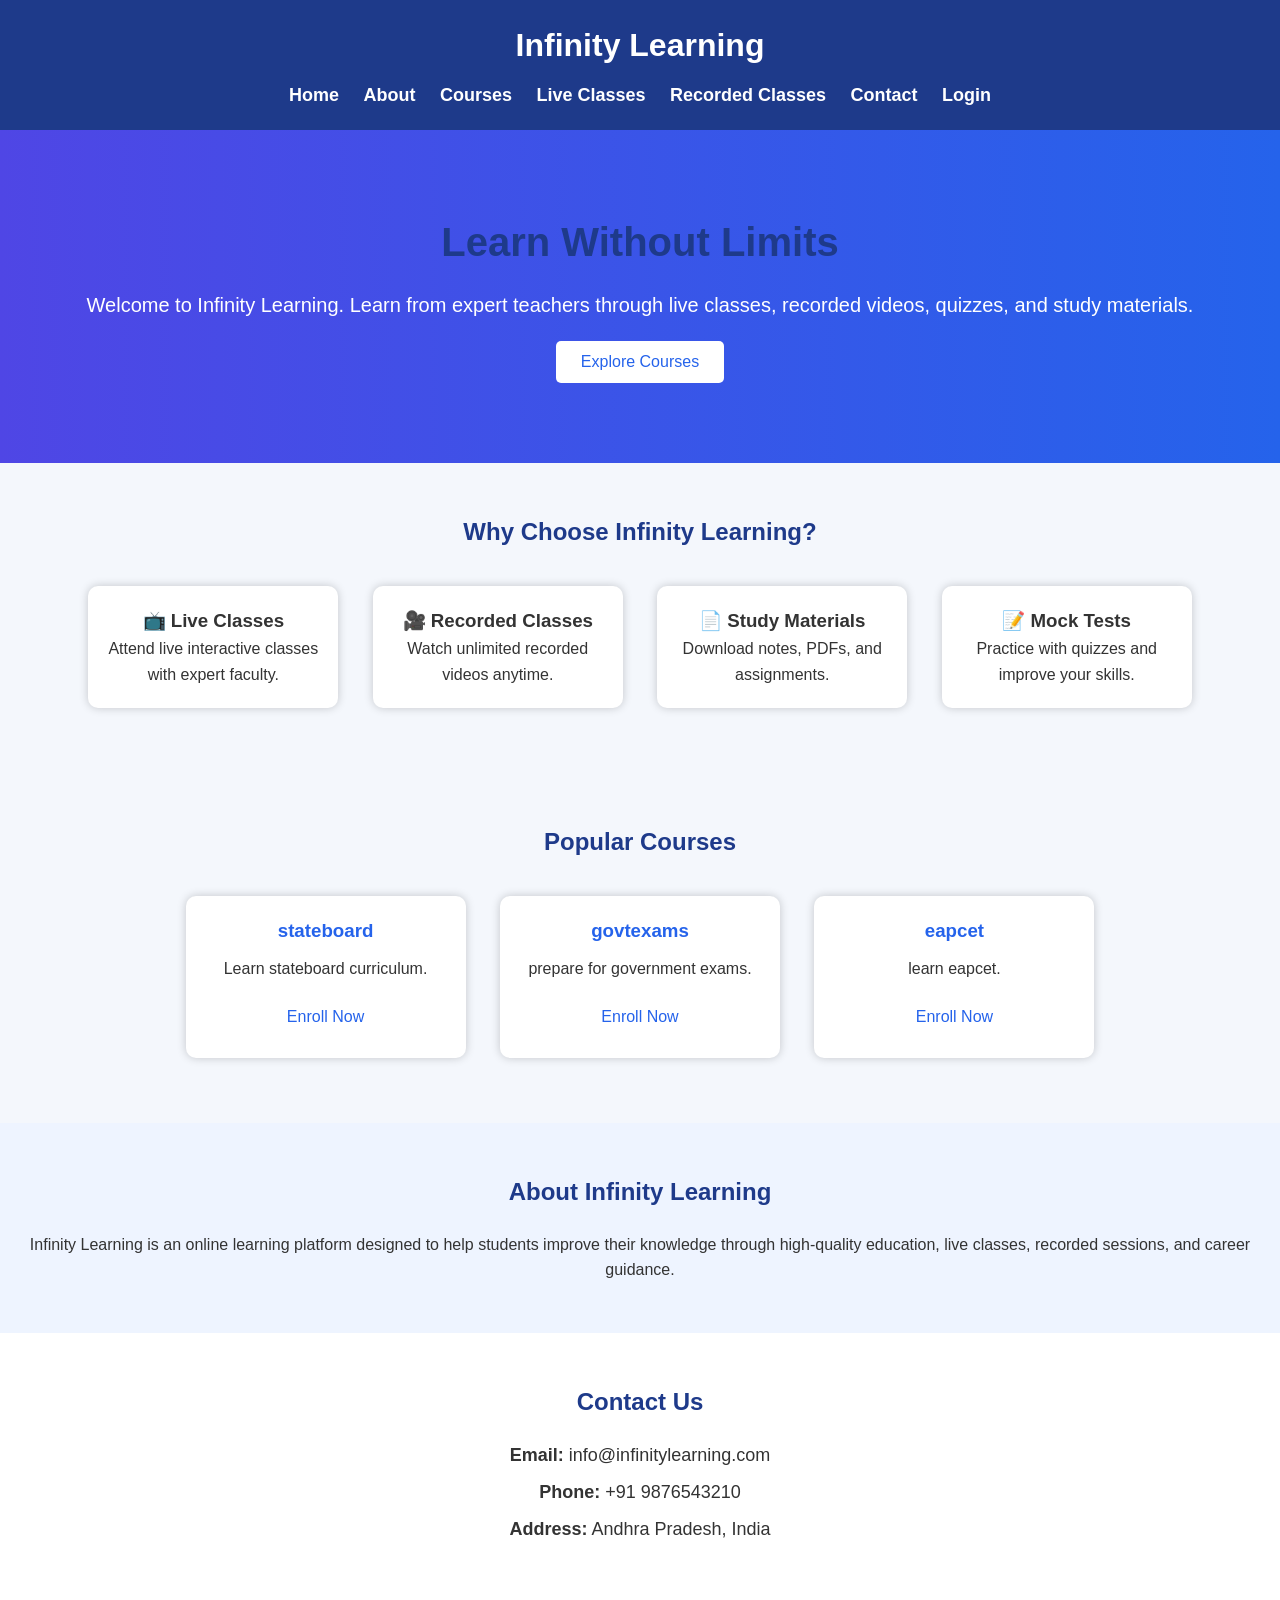
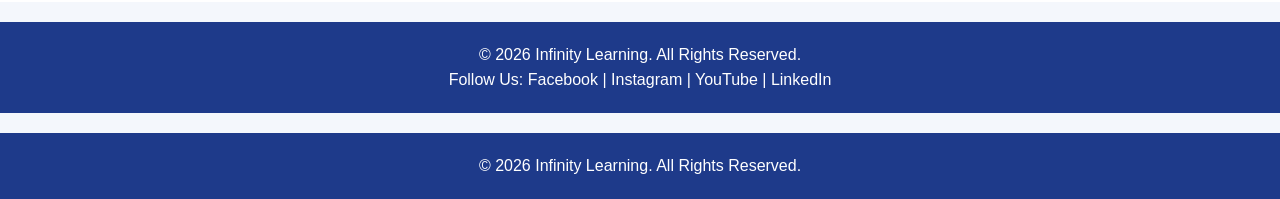
==== index.html @ 1812a69b "Add files via upload" ====
<!DOCTYPE html>
<html lang="en">
<head>
    <meta charset="UTF-8">
    <meta name="viewport" content="width=device-width, initial-scale=1.0">
    <title>Infinity Learning</title>
    <link rel="stylesheet" href="style.css">
</head>
<body>

    <!-- Header -->
    <header>
        <h1>Infinity Learning</h1>

        <nav>
            <a href="index.html">Home</a>
            <a href="about.html">About</a>
            <a href="courses.html">Courses</a>
            <a href="live.html">Live Classes</a>
            <a href="recorded.html">Recorded Classes</a>
            <a href="contact.html">Contact</a>
            <a href="login.html">Login</a>
        </nav>
    </header>

    <!-- Hero Section -->
    <section class="hero">
        <h2>Learn Without Limits</h2>
        <p>
            Welcome to Infinity Learning. Learn from expert teachers through
            live classes, recorded videos, quizzes, and study materials.
        </p>

        <a href="courses.html">
            <button>Explore Courses</button>
        </a>
    </section>

    <!-- Features -->
    <section class="features">

        <h2>Why Choose Infinity Learning?</h2>

        <div class="feature-box">
            <h3>📺 Live Classes</h3>
            <p>Attend live interactive classes with expert faculty.</p>
        </div>

        <div class="feature-box">
            <h3>🎥 Recorded Classes</h3>
            <p>Watch unlimited recorded videos anytime.</p>
        </div>

        <div class="feature-box">
            <h3>📄 Study Materials</h3>
            <p>Download notes, PDFs, and assignments.</p>
        </div>

        <div class="feature-box">
            <h3>📝 Mock Tests</h3>
            <p>Practice with quizzes and improve your skills.</p>
        </div>

    </section>

    <!-- Popular Courses -->
    <section class="courses">

        <h2>Popular Courses</h2>

        <div class="course-card">
            <h3>stateboard</h3>
            <p>Learn stateboard curriculum.</p>
            <button>Enroll Now</button>
        </div>

        <div class="course-card">
            <h3>govtexams</h3>
            <p>prepare for government exams.</p>
            <button>Enroll Now</button>
        </div>

        <div class="course-card">
            <h3>eapcet</h3>
            <p>learn eapcet.</p>
            <button>Enroll Now</button>
        </div>

    </section>

    <!-- About -->
    <section class="about">

        <h2>About Infinity Learning</h2>

        <p>
            Infinity Learning is an online learning platform designed to help
            students improve their knowledge through high-quality education,
            live classes, recorded sessions, and career guidance.
        </p>

    </section>

    <!-- Contact -->
    <section class="contact">

        <h2>Contact Us</h2>

        <p><strong>Email:</strong> info@infinitylearning.com</p>
        <p><strong>Phone:</strong> +91 9876543210</p>
        <p><strong>Address:</strong> Andhra Pradesh, India</p>

    </section>

    <!-- Footer -->
    <footer>

        <p>© 2026 Infinity Learning. All Rights Reserved.</p>

        <p>
            Follow Us:
            Facebook |
            Instagram |
            YouTube |
            LinkedIn
        </p>

    </footer>
    <footer>
    <p>© 2026 Infinity Learning. All Rights Reserved.</p>
</footer>

<script src="script.js"></script>

</body>
</html>
---- style.css ----
/* Reset */
*{
    margin:0;
    padding:0;
    box-sizing:border-box;
}

/* Body */
body{
    font-family:Arial, Helvetica, sans-serif;
    background:#f4f7fc;
    color:#333;
    line-height:1.6;
}

/* Header */
header{
    background:#1e3a8a;
    color:white;
    padding:20px;
    text-align:center;
}

header h1{
    margin-bottom:10px;
}

/* Navigation */
nav{
    margin-top:10px;
}

nav a{
    color:white;
    text-decoration:none;
    margin:10px;
    font-size:18px;
    font-weight:bold;
}

nav a:hover{
    color:#ffd700;
}

/* Hero Section */
.hero{
    background:linear-gradient(to right,#4f46e5,#2563eb);
    color:white;
    text-align:center;
    padding:80px 20px;
}

.hero h2{
    font-size:40px;
    margin-bottom:15px;
}

.hero p{
    font-size:20px;
    margin-bottom:20px;
}

/* Buttons */
button{
    background:white;
    color:#2563eb;
    border:none;
    padding:12px 25px;
    font-size:16px;
    border-radius:5px;
    cursor:pointer;
    transition:0.3s;
}

button:hover{
    background:#ffd700;
    color:black;
}

/* Sections */
section{
    padding:50px 20px;
    text-align:center;
}

section h2{
    margin-bottom:20px;
    color:#1e3a8a;
}

/* Feature Boxes */
.feature-box{
    display:inline-block;
    width:250px;
    background:white;
    margin:15px;
    padding:20px;
    border-radius:10px;
    box-shadow:0 0 10px rgba(0,0,0,0.2);
    transition:0.3s;
}

.feature-box:hover{
    transform:translateY(-8px);
}

/* Course Cards */
.course-card{
    display:inline-block;
    width:280px;
    background:white;
    margin:15px;
    padding:20px;
    border-radius:10px;
    box-shadow:0 0 10px rgba(0,0,0,0.2);
    transition:0.3s;
}

.course-card:hover{
    transform:scale(1.05);
}

.course-card h3{
    color:#2563eb;
    margin-bottom:10px;
}

.course-card p{
    margin-bottom:15px;
}

/* About Section */
.about{
    background:#eef4ff;
}

/* Contact Section */
.contact{
    background:white;
}

.contact p{
    font-size:18px;
    margin:8px;
}

/* Footer */
footer{
    background:#1e3a8a;
    color:white;
    text-align:center;
    padding:20px;
    margin-top:20px;
}

/* Mobile Responsive */
@media(max-width:768px){

    nav a{
        display:block;
        margin:10px 0;
    }

    .feature-box,
    .course-card{
        width:90%;
    }

    .hero h2{
        font-size:30px;
    }

    .hero p{
        font-size:18px;
    }

}
/* Login Form */

.login-box{
    width:350px;
    margin:40px auto;
    background:white;
    padding:30px;
    border-radius:10px;
    box-shadow:0 0 10px gray;
    text-align:center;
}

.login-box input{
    width:90%;
    padding:10px;
    font-size:16px;
    border:1px solid #ccc;
    border-radius:5px;
}

.login-box button{
    width:95%;
}
/* Contact Form */

textarea{
    width:90%;
    padding:10px;
    border-radius:5px;
    border:1px solid #ccc;
    font-size:16px;
    resize:none;
}
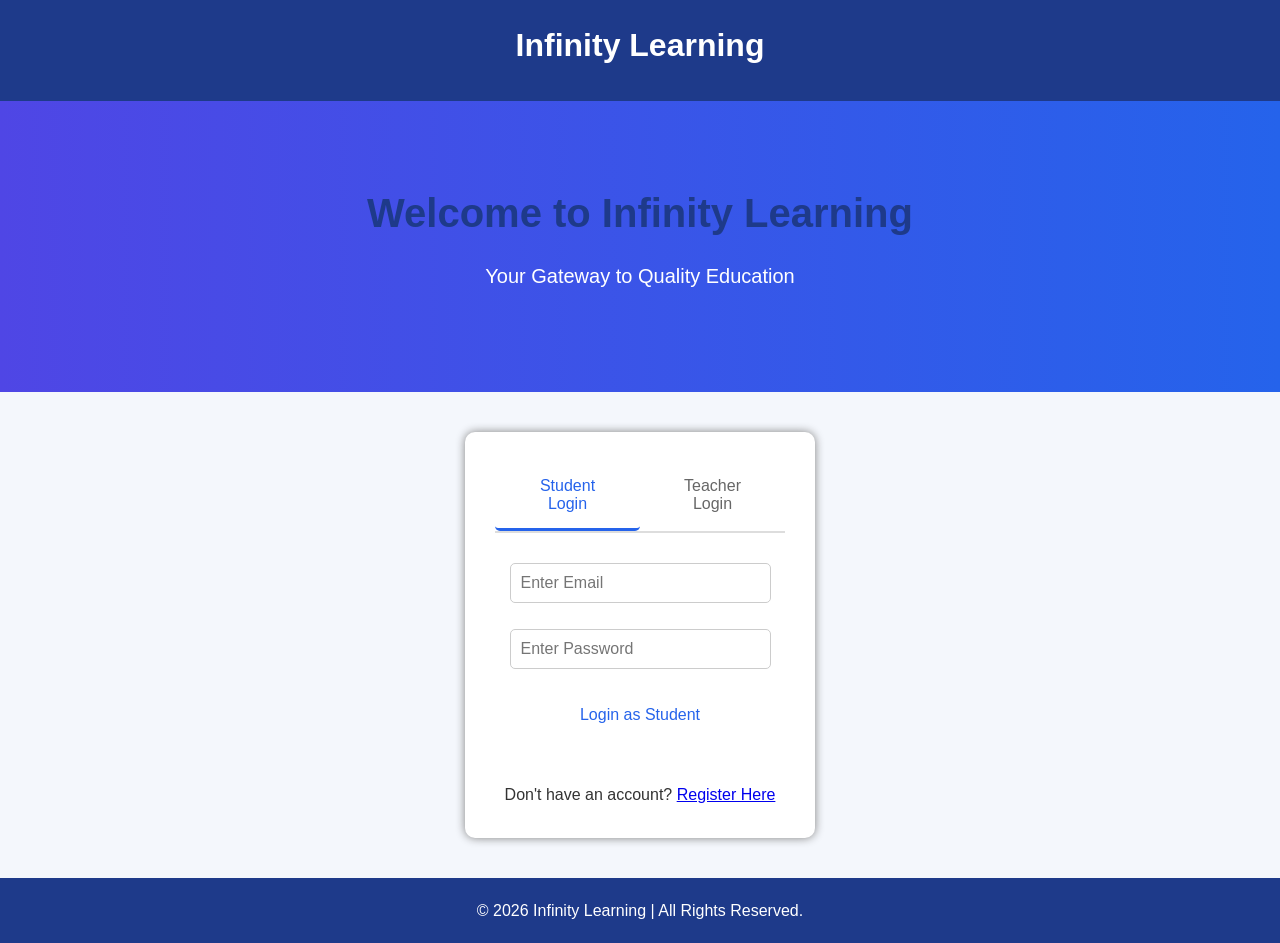
==== commit 61ba56d5: "Add files via upload" ====
--- a/index.html
+++ b/index.html
@@ -3,131 +3,166 @@
 <head>
     <meta charset="UTF-8">
     <meta name="viewport" content="width=device-width, initial-scale=1.0">
-    <title>Infinity Learning</title>
+    <meta http-equiv="Content-Security-Policy" content="default-src 'self'; script-src 'self' 'unsafe-inline'; style-src 'self' 'unsafe-inline'; object-src 'none'; base-uri 'self'; frame-ancestors 'none';">
+    <meta name="referrer" content="same-origin">
+    <title>Login - Infinity Learning</title>
     <link rel="stylesheet" href="style.css">
 </head>
 <body>
 
-    <!-- Header -->
-    <header>
-        <h1>Infinity Learning</h1>
+<header>
+    <h1>Infinity Learning</h1>
+</header>
 
-        <nav>
-            <a href="index.html">Home</a>
-            <a href="about.html">About</a>
-            <a href="courses.html">Courses</a>
-            <a href="live.html">Live Classes</a>
-            <a href="recorded.html">Recorded Classes</a>
-            <a href="contact.html">Contact</a>
-            <a href="login.html">Login</a>
-        </nav>
-    </header>
+<section class="hero">
+    <h2>Welcome to Infinity Learning</h2>
+    <p>Your Gateway to Quality Education</p>
+</section>
 
-    <!-- Hero Section -->
-    <section class="hero">
-        <h2>Learn Without Limits</h2>
-        <p>
-            Welcome to Infinity Learning. Learn from expert teachers through
-            live classes, recorded videos, quizzes, and study materials.
-        </p>
+<section class="login-box">
 
-        <a href="courses.html">
-            <button>Explore Courses</button>
-        </a>
+    <div class="login-tabs">
+        <button type="button" class="tab-button active" data-action="switch-login-type" data-login-type="student">Student Login</button>
+        <button type="button" class="tab-button" data-action="switch-login-type" data-login-type="teacher">Teacher Login</button>
+    </div>
+
+    <form id="studentForm" class="login-form">
+        <input type="email" id="studentEmail" name="studentEmail" placeholder="Enter Email" required autocomplete="email">
+        <br><br>
+        <input type="password" id="studentPassword" name="studentPassword" placeholder="Enter Password" required autocomplete="current-password">
+        <br><br>
+        <button type="submit">Login as Student</button>
+    </form>
+
+    <form id="teacherForm" class="login-form login-hidden">
+        <input type="email" id="teacherEmail" name="teacherEmail" placeholder="Enter Teacher Email" required autocomplete="email">
+        <br><br>
+        <input type="password" id="teacherPassword" name="teacherPassword" placeholder="Enter Password" required autocomplete="current-password">
+        <br><br>
+        <button type="submit">Login as Teacher</button>
+    </form>
+
+    <section id="teacherDashboard" class="teacher-dashboard login-hidden">
+        <h2>Teacher Dashboard</h2>
+        
+        <div class="teacher-features">
+            
+            <div class="feature-card">
+                <h3>� Upload Courses</h3>
+                <p>Create and upload new courses for students</p>
+                <input type="text" id="courseName" name="courseName" placeholder="Course Name" required>
+                <input type="text" id="courseDescription" name="courseDescription" placeholder="Course Description" required>
+                <textarea id="courseDetails" name="courseDetails" placeholder="Detailed Course Information" rows="3"></textarea>
+                <button type="button" data-action="upload-course">Add Course</button>
+            </div>
+
+            <div class="feature-card">
+                <h3>📹 Upload Recorded Classes</h3>
+                <p>Upload recorded class videos for your students</p>
+                <label for="recordedVideo">Select Video:</label>
+                <input type="file" id="recordedVideo" name="recordedVideo" accept="video/*">
+                <input type="text" id="recordedClassTitle" name="recordedClassTitle" placeholder="Class Title" required>
+                <input type="text" id="recordedClassSubject" name="recordedClassSubject" placeholder="Subject" required>
+                <input type="number" id="recordedDuration" name="recordedDuration" placeholder="Duration (minutes)" required>
+                <textarea id="recordedDescription" name="recordedDescription" placeholder="Class Description" rows="2"></textarea>
+                <button type="button" data-action="upload-recorded-class">Upload Class</button>
+            </div>
+
+            <div class="feature-card">
+                <h3>🎥 Schedule Live Classes</h3>
+                <p>Schedule live class sessions with students</p>
+                <input type="text" id="liveClassName" name="liveClassName" placeholder="Class Name" required>
+                <input type="text" id="liveClassSubject" name="liveClassSubject" placeholder="Subject" required>
+                <label for="liveScheduleDate">Date:</label>
+                <input type="date" id="liveScheduleDate" name="liveScheduleDate" required>
+                <label for="liveScheduleTime">Time:</label>
+                <input type="time" id="liveScheduleTime" name="liveScheduleTime" required>
+                <input type="text" id="liveClassTopic" name="liveClassTopic" placeholder="Topic" required>
+                <label for="liveScheduleDuration">Duration:</label>
+                <select id="liveScheduleDuration" name="liveScheduleDuration">
+                    <option>Select Duration</option>
+                    <option>30 minutes</option>
+                    <option>1 hour</option>
+                    <option>1.5 hours</option>
+                    <option>2 hours</option>
+                </select>
+                <button type="button" data-action="schedule-live-class">Schedule Class</button>
+            </div>
+
+            <div class="feature-card">
+                <h3>📝 Create & Manage Quiz</h3>
+                <p>Create quizzes with questions and answers for students</p>
+                <input type="text" id="quizTitle" name="quizTitle" placeholder="Quiz Title" required>
+                <input type="text" id="quizQuestion" name="quizQuestion" placeholder="Enter Question" required>
+                <input type="text" id="quizOption1" name="quizOption1" placeholder="Option 1" required>
+                <input type="text" id="quizOption2" name="quizOption2" placeholder="Option 2" required>
+                <input type="text" id="quizOption3" name="quizOption3" placeholder="Option 3" required>
+                <input type="text" id="quizOption4" name="quizOption4" placeholder="Option 4" required>
+                <label for="correctAnswer">Correct Answer:</label>
+                <select id="correctAnswer" name="correctAnswer">
+                    <option>Select Correct Answer</option>
+                    <option>Option 1</option>
+                    <option>Option 2</option>
+                    <option>Option 3</option>
+                    <option>Option 4</option>
+                </select>
+                <button type="button" data-action="create-quiz">Add Question</button>
+            </div>
+
+        </div>
+
+        <button type="button" class="logout-btn" data-action="teacher-logout">Logout</button>
     </section>
 
-    <!-- Features -->
-    <section class="features">
+    <section id="studentQuizSection" class="student-quiz login-hidden">
+        <h2>Available Quizzes</h2>
+        <div id="quizList" class="quiz-list">
+            <div class="quiz-card">
+                <h3>Sample Quiz</h3>
+                <p>Math - Basic Arithmetic</p>
+                <button type="button" data-action="start-quiz" data-quiz-name="sample">Start Quiz</button>
+            </div>
+        </div>
+        <button type="button" class="logout-btn" data-action="student-logout">Logout</button>
+    </section>
+    <section id="studentDashboard" class="student-dashboard login-hidden">
+        <h2>Student Dashboard</h2>
+        
+        <nav class="dashboard-nav">
+            <button type="button" data-action="go-to-home">Home</button>
+            <button type="button" data-action="go-to-courses">Courses</button>
+            <button type="button" data-action="go-to-live-classes">Live Classes</button>
+            <button type="button" data-action="go-to-recorded-classes">Recorded Classes</button>
+            <button type="button" data-action="go-to-student-profile">My Profile</button>
+            <button type="button" data-action="go-to-quiz">Quiz</button>
+            <button type="button" data-action="student-logout" class="logout-nav">Logout</button>
+        </nav>
 
-        <h2>Why Choose Infinity Learning?</h2>
-
-        <div class="feature-box">
-            <h3>📺 Live Classes</h3>
-            <p>Attend live interactive classes with expert faculty.</p>
+        <div id="dashboardContent" class="dashboard-content">
+            <h3>Welcome to Your Dashboard!</h3>
+            <p>Select from the menu above to navigate through different sections.</p>
         </div>
-
-        <div class="feature-box">
-            <h3>🎥 Recorded Classes</h3>
-            <p>Watch unlimited recorded videos anytime.</p>
-        </div>
-
-        <div class="feature-box">
-            <h3>📄 Study Materials</h3>
-            <p>Download notes, PDFs, and assignments.</p>
-        </div>
-
-        <div class="feature-box">
-            <h3>📝 Mock Tests</h3>
-            <p>Practice with quizzes and improve your skills.</p>
-        </div>
-
     </section>
 
-    <!-- Popular Courses -->
-    <section class="courses">
+    <section id="studentQuizSection" class="student-quiz login-hidden">
+        <h2>Available Quizzes</h2>
+        <div id="quizList" class="quiz-list">
+            <div class="quiz-card">
+                <h3>Sample Quiz</h3>
+                <p>Math - Basic Arithmetic</p>
+                <button type="button" data-action="start-quiz" data-quiz-name="sample">Start Quiz</button>
+            </div>
+        </div>
+        <button type="button" class="dashboard-back-btn" data-action="go-to-student-dashboard">Back to Dashboard</button>
+    </section>
+    <br>
 
-        <h2>Popular Courses</h2>
+    <p class="register-link">Don't have an account? <a href="register.html">Register Here</a></p>
 
-        <div class="course-card">
-            <h3>stateboard</h3>
-            <p>Learn stateboard curriculum.</p>
-            <button>Enroll Now</button>
-        </div>
+</section>
 
-        <div class="course-card">
-            <h3>govtexams</h3>
-            <p>prepare for government exams.</p>
-            <button>Enroll Now</button>
-        </div>
-
-        <div class="course-card">
-            <h3>eapcet</h3>
-            <p>learn eapcet.</p>
-            <button>Enroll Now</button>
-        </div>
-
-    </section>
-
-    <!-- About -->
-    <section class="about">
-
-        <h2>About Infinity Learning</h2>
-
-        <p>
-            Infinity Learning is an online learning platform designed to help
-            students improve their knowledge through high-quality education,
-            live classes, recorded sessions, and career guidance.
-        </p>
-
-    </section>
-
-    <!-- Contact -->
-    <section class="contact">
-
-        <h2>Contact Us</h2>
-
-        <p><strong>Email:</strong> info@infinitylearning.com</p>
-        <p><strong>Phone:</strong> +91 9876543210</p>
-        <p><strong>Address:</strong> Andhra Pradesh, India</p>
-
-    </section>
-
-    <!-- Footer -->
-    <footer>
-
-        <p>© 2026 Infinity Learning. All Rights Reserved.</p>
-
-        <p>
-            Follow Us:
-            Facebook |
-            Instagram |
-            YouTube |
-            LinkedIn
-        </p>
-
-    </footer>
-    <footer>
-    <p>© 2026 Infinity Learning. All Rights Reserved.</p>
+<footer>
+    <p>© 2026 Infinity Learning | All Rights Reserved.</p>
 </footer>
 
 <script src="script.js"></script>
--- a/style.css
+++ b/style.css
@@ -198,6 +198,11 @@
 .login-box button{
     width:95%;
 }
+
+/* Register Link */
+.register-link{
+    margin-top:20px;
+}
 /* Contact Form */
 
 textarea{
@@ -207,4 +212,770 @@
     border:1px solid #ccc;
     font-size:16px;
     resize:none;
+}
+
+/* Login Tabs */
+.login-tabs{
+    display:flex;
+    justify-content:center;
+    margin-bottom:30px;
+    border-bottom:2px solid #ddd;
+}
+
+.tab-button{
+    background:transparent;
+    color:#666;
+    border:none;
+    padding:15px 30px;
+    font-size:16px;
+    cursor:pointer;
+    border-bottom:3px solid transparent;
+    transition:0.3s;
+}
+
+.tab-button.active{
+    color:#2563eb;
+    border-bottom-color:#2563eb;
+}
+
+.tab-button:hover{
+    color:#2563eb;
+}
+
+.login-form{
+    display:block;
+}
+
+.login-hidden{
+    display:none;
+}
+
+/* Teacher Dashboard */
+.teacher-dashboard{
+    width:90%;
+    max-width:1000px;
+    margin:40px auto;
+    background:white;
+    padding:30px;
+    border-radius:10px;
+    box-shadow:0 0 15px rgba(0,0,0,0.2);
+}
+
+.teacher-dashboard h2{
+    text-align:center;
+    color:#1e3a8a;
+    margin-bottom:30px;
+}
+
+.teacher-features{
+    display:grid;
+    grid-template-columns:repeat(auto-fit, minmax(300px, 1fr));
+    gap:20px;
+    margin-bottom:30px;
+}
+
+.feature-card{
+    background:linear-gradient(135deg, #eef4ff 0%, #f0f9ff 100%);
+    padding:25px;
+    border-radius:10px;
+    border-left:5px solid #2563eb;
+    box-shadow:0 4px 8px rgba(0,0,0,0.1);
+    transition:0.3s;
+}
+
+.feature-card:hover{
+    transform:translateY(-5px);
+    box-shadow:0 8px 16px rgba(0,0,0,0.15);
+}
+
+.feature-card h3{
+    color:#1e3a8a;
+    margin-bottom:10px;
+    font-size:18px;
+}
+
+.feature-card p{
+    color:#666;
+    margin-bottom:15px;
+    font-size:14px;
+}
+
+.feature-card label{
+    display:block;
+    text-align:left;
+    font-weight:bold;
+    color:#1e3a8a;
+    margin-top:10px;
+    margin-bottom:5px;
+    font-size:14px;
+}
+
+.feature-card input,
+.feature-card textarea,
+.feature-card select{
+    width:100%;
+    padding:10px;
+    margin:10px 0;
+    border:1px solid #ccc;
+    border-radius:5px;
+    font-size:14px;
+    font-family:Arial, sans-serif;
+}
+
+.feature-card textarea{
+    resize:vertical;
+    min-height:80px;
+}
+
+.feature-card button{
+    width:100%;
+    background:#2563eb;
+    color:white;
+    padding:12px;
+    border:none;
+    border-radius:5px;
+    font-size:16px;
+    cursor:pointer;
+    transition:0.3s;
+    margin-top:10px;
+}
+
+.feature-card button:hover{
+    background:#1d4ed8;
+}
+
+.logout-btn{
+    width:200px;
+    display:block;
+    margin:0 auto;
+    background:#dc2626;
+    color:white;
+    padding:12px;
+    border:none;
+    border-radius:5px;
+    font-size:16px;
+    cursor:pointer;
+    transition:0.3s;
+}
+
+.logout-btn:hover{
+    background:#b91c1c;
+}
+
+/* Quiz Styles */
+.student-quiz{
+    width:90%;
+    max-width:800px;
+    margin:40px auto;
+    background:white;
+    padding:30px;
+    border-radius:10px;
+    box-shadow:0 0 15px rgba(0,0,0,0.2);
+}
+
+.student-quiz h2{
+    text-align:center;
+    color:#1e3a8a;
+    margin-bottom:30px;
+}
+
+.quiz-list{
+    display:grid;
+    grid-template-columns:repeat(auto-fit, minmax(250px, 1fr));
+    gap:20px;
+    margin-bottom:20px;
+}
+
+.quiz-card{
+    background:linear-gradient(135deg, #dbeafe 0%, #eff6ff 100%);
+    padding:20px;
+    border-radius:10px;
+    border-left:5px solid #2563eb;
+    box-shadow:0 4px 8px rgba(0,0,0,0.1);
+    text-align:center;
+    transition:0.3s;
+}
+
+.quiz-card:hover{
+    transform:translateY(-5px);
+    box-shadow:0 8px 16px rgba(0,0,0,0.15);
+}
+
+.quiz-card h3{
+    color:#1e3a8a;
+    margin-bottom:10px;
+}
+
+.quiz-card p{
+    color:#666;
+    margin-bottom:15px;
+}
+
+.quiz-card button{
+    background:#2563eb;
+    color:white;
+    padding:10px 20px;
+    border:none;
+    border-radius:5px;
+    cursor:pointer;
+    transition:0.3s;
+}
+
+.quiz-card button:hover{
+    background:#1d4ed8;
+}
+
+.quiz-container{
+    background:#f8fafc;
+    padding:30px;
+    border-radius:10px;
+    border:2px solid #e2e8f0;
+}
+
+.quiz-container h3{
+    color:#1e3a8a;
+    margin-bottom:10px;
+}
+
+.quiz-container p{
+    color:#666;
+    margin:10px 0;
+}
+
+.quiz-options{
+    background:white;
+    padding:20px;
+    border-radius:8px;
+    margin:20px 0;
+    border:1px solid #e2e8f0;
+}
+
+.quiz-options label{
+    display:block;
+    padding:10px;
+    margin:10px 0;
+    cursor:pointer;
+    border-radius:5px;
+    transition:0.3s;
+}
+
+.quiz-options label:hover{
+    background:#f0f9ff;
+}
+
+.quiz-options input[type="radio"]{
+    margin-right:10px;
+    cursor:pointer;
+}
+
+.quiz-container button{
+    background:#2563eb;
+    color:white;
+    padding:12px 25px;
+    border:none;
+    border-radius:5px;
+    margin-right:10px;
+    cursor:pointer;
+    transition:0.3s;
+}
+
+.quiz-container button:hover{
+    background:#1d4ed8;
+}
+
+/* Student Dashboard */
+.student-dashboard{
+    width:90%;
+    max-width:1000px;
+    margin:40px auto;
+    background:white;
+    padding:30px;
+    border-radius:10px;
+    box-shadow:0 0 15px rgba(0,0,0,0.2);
+}
+
+.student-dashboard h2{
+    text-align:center;
+    color:#1e3a8a;
+    margin-bottom:30px;
+}
+
+.dashboard-nav{
+    display:flex;
+    flex-wrap:wrap;
+    justify-content:center;
+    gap:10px;
+    margin-bottom:30px;
+    padding:20px;
+    background:#f0f9ff;
+    border-radius:8px;
+}
+
+.dashboard-nav button{
+    background:#2563eb;
+    color:white;
+    padding:12px 20px;
+    border:none;
+    border-radius:5px;
+    cursor:pointer;
+    font-size:14px;
+    transition:0.3s;
+}
+
+.dashboard-nav button:hover{
+    background:#1d4ed8;
+}
+
+.dashboard-nav .logout-nav{
+    background:#dc2626;
+}
+
+.dashboard-nav .logout-nav:hover{
+    background:#b91c1c;
+}
+
+.dashboard-content{
+    background:linear-gradient(135deg, #dbeafe 0%, #eff6ff 100%);
+    padding:40px;
+    border-radius:8px;
+    text-align:center;
+    border:2px solid #bfdbfe;
+}
+
+.dashboard-content h3{
+    color:#1e3a8a;
+    margin-bottom:15px;
+}
+
+.dashboard-content p{
+    color:#666;
+    font-size:16px;
+}
+
+.dashboard-back-btn{
+    display:block;
+    margin:20px auto;
+    background:#2563eb;
+    color:white;
+    padding:12px 25px;
+    border:none;
+    border-radius:5px;
+    cursor:pointer;
+    transition:0.3s;
+}
+
+.dashboard-back-btn:hover{
+    background:#1d4ed8;
+}
+
+/* Home Section */
+.home-section{
+    background:white;
+    padding:30px;
+    border-radius:10px;
+    box-shadow:0 0 10px rgba(0,0,0,0.1);
+}
+
+.home-section h3{
+    color:#1e3a8a;
+    margin-bottom:15px;
+}
+
+/* Courses Section */
+.courses-section{
+    background:white;
+    padding:30px;
+    border-radius:10px;
+    box-shadow:0 0 10px rgba(0,0,0,0.1);
+}
+
+.courses-list{
+    display:grid;
+    grid-template-columns:repeat(auto-fit, minmax(250px, 1fr));
+    gap:20px;
+    margin-top:20px;
+}
+
+.course-item{
+    background:linear-gradient(135deg, #dbeafe 0%, #eff6ff 100%);
+    padding:20px;
+    border-radius:8px;
+    border-left:5px solid #2563eb;
+    text-align:center;
+}
+
+.course-item h4{
+    color:#1e3a8a;
+    margin-bottom:10px;
+}
+
+.course-item p{
+    color:#666;
+    margin-bottom:15px;
+}
+
+.course-item button{
+    background:#2563eb;
+    color:white;
+    padding:10px 20px;
+    border:none;
+    border-radius:5px;
+    cursor:pointer;
+    transition:0.3s;
+}
+
+.course-item button:hover{
+    background:#1d4ed8;
+}
+
+/* Live Classes Section */
+.live-classes-section{
+    background:white;
+    padding:30px;
+    border-radius:10px;
+    box-shadow:0 0 10px rgba(0,0,0,0.1);
+}
+
+.live-list{
+    display:grid;
+    gap:15px;
+    margin-top:20px;
+}
+
+.live-item{
+    background:#fff3cd;
+    padding:20px;
+    border-radius:8px;
+    border-left:5px solid #ffc107;
+}
+
+.live-item h4{
+    color:#856404;
+    margin-bottom:10px;
+}
+
+.live-item p{
+    color:#856404;
+    margin:5px 0;
+}
+
+.live-item button{
+    background:#ffc107;
+    color:#000;
+    padding:10px 20px;
+    border:none;
+    border-radius:5px;
+    cursor:pointer;
+    margin-top:10px;
+    transition:0.3s;
+}
+
+.live-item button:hover{
+    background:#ffb300;
+}
+
+/* Recorded Classes Section */
+.recorded-classes-section{
+    background:white;
+    padding:30px;
+    border-radius:10px;
+    box-shadow:0 0 10px rgba(0,0,0,0.1);
+}
+
+.recorded-list{
+    display:grid;
+    grid-template-columns:repeat(auto-fit, minmax(250px, 1fr));
+    gap:20px;
+    margin-top:20px;
+}
+
+.recorded-item{
+    background:linear-gradient(135deg, #d1fae5 0%, #ecfdf5 100%);
+    padding:20px;
+    border-radius:8px;
+    border-left:5px solid #10b981;
+    text-align:center;
+}
+
+.recorded-item h4{
+    color:#065f46;
+    margin-bottom:10px;
+}
+
+.recorded-item p{
+    color:#666;
+    margin-bottom:15px;
+}
+
+.recorded-item button{
+    background:#10b981;
+    color:white;
+    padding:10px 20px;
+    border:none;
+    border-radius:5px;
+    cursor:pointer;
+    transition:0.3s;
+}
+
+.recorded-item button:hover{
+    background:#059669;
+}
+
+/* Contact Section */
+.contact-section{
+    background:white;
+    padding:30px;
+    border-radius:10px;
+    box-shadow:0 0 10px rgba(0,0,0,0.1);
+}
+
+.contact-section h3{
+    color:#1e3a8a;
+    margin-bottom:30px;
+    text-align:center;
+}
+
+.contact-info{
+    display:grid;
+    grid-template-columns:repeat(auto-fit, minmax(250px, 1fr));
+    gap:20px;
+    margin-bottom:30px;
+}
+
+.contact-item{
+    background:linear-gradient(135deg, #e0e7ff 0%, #f0f4ff 100%);
+    padding:20px;
+    border-radius:8px;
+    border-left:5px solid #6366f1;
+    text-align:center;
+}
+
+.contact-item h4{
+    color:#1e3a8a;
+    margin-bottom:10px;
+}
+
+.contact-item p{
+    color:#333;
+    margin:5px 0;
+}
+
+.contact-form-section{
+    background:#f8fafc;
+    padding:20px;
+    border-radius:8px;
+    border:2px solid #e2e8f0;
+}
+
+.contact-form-section h4{
+    color:#1e3a8a;
+    margin-bottom:15px;
+}
+
+.contact-form-section input,
+.contact-form-section textarea{
+    width:100%;
+    padding:12px;
+    margin:10px 0;
+    border:1px solid #ccc;
+    border-radius:5px;
+    font-size:14px;
+    font-family:Arial, sans-serif;
+    box-sizing:border-box;
+}
+
+.contact-form-section textarea{
+    resize:vertical;
+}
+
+.contact-form-section button{
+    background:#2563eb;
+    color:white;
+    padding:12px 25px;
+    border:none;
+    border-radius:5px;
+    cursor:pointer;
+    font-size:16px;
+    transition:0.3s;
+    width:100%;
+}
+
+.contact-form-section button:hover{
+    background:#1d4ed8;
+}
+
+/* Dashboard Cards Grid */
+.dashboard-cards-grid{
+    display:grid;
+    grid-template-columns:repeat(auto-fit, minmax(200px, 1fr));
+    gap:20px;
+    margin-top:30px;
+}
+
+.dashboard-card{
+    background:linear-gradient(135deg, #dbeafe 0%, #eff6ff 100%);
+    padding:25px;
+    border-radius:10px;
+    border-left:5px solid #2563eb;
+    text-align:center;
+    box-shadow:0 2px 8px rgba(0,0,0,0.1);
+    transition:0.3s;
+}
+
+.dashboard-card:hover{
+    transform:translateY(-5px);
+    box-shadow:0 4px 12px rgba(0,0,0,0.15);
+}
+
+.dashboard-card h4{
+    color:#1e3a8a;
+    margin-bottom:10px;
+    font-size:18px;
+}
+
+.dashboard-card p{
+    color:#2563eb;
+    font-weight:bold;
+    margin-bottom:8px;
+}
+
+.dashboard-card small{
+    color:#666;
+    font-size:12px;
+}
+
+/* Profile Section */
+.profile-section{
+    background:white;
+    padding:30px;
+    border-radius:10px;
+    box-shadow:0 0 10px rgba(0,0,0,0.1);
+}
+
+.profile-section h3{
+    color:#1e3a8a;
+    margin-bottom:30px;
+    text-align:center;
+}
+
+.profile-card{
+    background:#f8fafc;
+    padding:30px;
+    border-radius:10px;
+    border:2px solid #e2e8f0;
+}
+
+.profile-header{
+    display:flex;
+    align-items:center;
+    padding:20px;
+    background:linear-gradient(135deg, #dbeafe 0%, #eff6ff 100%);
+    border-radius:8px;
+    margin-bottom:30px;
+}
+
+.profile-avatar{
+    font-size:50px;
+    margin-right:20px;
+    width:80px;
+    height:80px;
+    display:flex;
+    align-items:center;
+    justify-content:center;
+    background:white;
+    border-radius:50%;
+    border:3px solid #2563eb;
+}
+
+.profile-info h4{
+    color:#1e3a8a;
+    margin-bottom:5px;
+}
+
+.profile-info p{
+    color:#666;
+    font-size:14px;
+}
+
+.profile-stats{
+    display:grid;
+    grid-template-columns:repeat(auto-fit, minmax(120px, 1fr));
+    gap:15px;
+    margin-bottom:30px;
+}
+
+.stat-item{
+    background:white;
+    padding:20px;
+    border-radius:8px;
+    text-align:center;
+    border:2px solid #e2e8f0;
+}
+
+.stat-item h5{
+    color:#666;
+    font-size:12px;
+    margin-bottom:10px;
+    text-transform:uppercase;
+}
+
+.stat-number{
+    color:#2563eb;
+    font-size:32px;
+    font-weight:bold;
+    margin:0;
+}
+
+.profile-details{
+    background:white;
+    padding:20px;
+    border-radius:8px;
+    margin-bottom:20px;
+    border-left:5px solid #2563eb;
+}
+
+.profile-details h5{
+    color:#1e3a8a;
+    margin-bottom:15px;
+}
+
+.profile-details p{
+    color:#333;
+    margin:10px 0;
+    font-size:14px;
+}
+
+.profile-action{
+    display:flex;
+    gap:15px;
+    margin-top:20px;
+}
+
+.profile-action button{
+    flex:1;
+    background:#2563eb;
+    color:white;
+    padding:12px 20px;
+    border:none;
+    border-radius:5px;
+    cursor:pointer;
+    font-size:14px;
+    transition:0.3s;
+}
+
+.profile-action button:hover{
+    background:#1d4ed8;
+}
+
+/* Home Section */
+.home-section{
+    background:white;
+    padding:30px;
+    border-radius:10px;
+    box-shadow:0 0 10px rgba(0,0,0,0.1);
+}
+
+.home-section h3{
+    color:#1e3a8a;
+    margin-bottom:10px;
 }
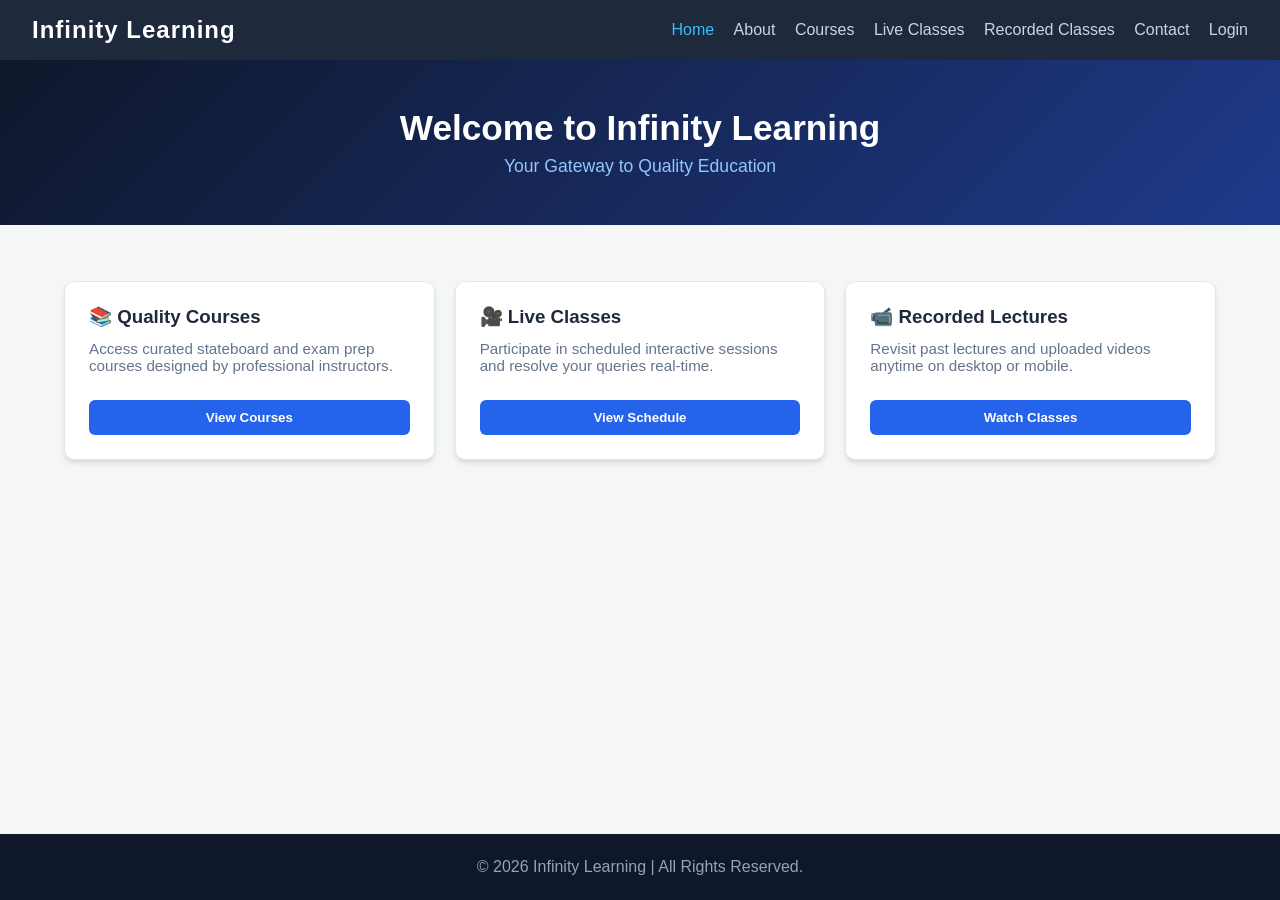
==== commit af3de355: "Add files via upload" ====
--- a/index.html
+++ b/index.html
@@ -3,15 +3,22 @@
 <head>
     <meta charset="UTF-8">
     <meta name="viewport" content="width=device-width, initial-scale=1.0">
-    <meta http-equiv="Content-Security-Policy" content="default-src 'self'; script-src 'self' 'unsafe-inline'; style-src 'self' 'unsafe-inline'; object-src 'none'; base-uri 'self'; frame-ancestors 'none';">
-    <meta name="referrer" content="same-origin">
-    <title>Login - Infinity Learning</title>
+    <title>Infinity Learning - Gateway to Education</title>
     <link rel="stylesheet" href="style.css">
 </head>
 <body>
 
 <header>
     <h1>Infinity Learning</h1>
+    <nav>
+        <a href="index.html" class="active">Home</a>
+        <a href="about.html">About</a>
+        <a href="courses.html">Courses</a>
+        <a href="live.html">Live Classes</a>
+        <a href="recorded.html">Recorded Classes</a>
+        <a href="contact.html">Contact</a>
+        <a href="login.html">Login</a>
+    </nav>
 </header>
 
 <section class="hero">
@@ -19,146 +26,24 @@
     <p>Your Gateway to Quality Education</p>
 </section>
 
-<section class="login-box">
-
-    <div class="login-tabs">
-        <button type="button" class="tab-button active" data-action="switch-login-type" data-login-type="student">Student Login</button>
-        <button type="button" class="tab-button" data-action="switch-login-type" data-login-type="teacher">Teacher Login</button>
+<section class="main-container">
+    <div class="courses-grid">
+        <div class="course-card">
+            <h3>📚 Quality Courses</h3>
+            <p>Access curated stateboard and exam prep courses designed by professional instructors.</p>
+            <a href="courses.html"><button>View Courses</button></a>
+        </div>
+        <div class="course-card">
+            <h3>🎥 Live Classes</h3>
+            <p>Participate in scheduled interactive sessions and resolve your queries real-time.</p>
+            <a href="live.html"><button>View Schedule</button></a>
+        </div>
+        <div class="course-card">
+            <h3>📹 Recorded Lectures</h3>
+            <p>Revisit past lectures and uploaded videos anytime on desktop or mobile.</p>
+            <a href="recorded.html"><button>Watch Classes</button></a>
+        </div>
     </div>
-
-    <form id="studentForm" class="login-form">
-        <input type="email" id="studentEmail" name="studentEmail" placeholder="Enter Email" required autocomplete="email">
-        <br><br>
-        <input type="password" id="studentPassword" name="studentPassword" placeholder="Enter Password" required autocomplete="current-password">
-        <br><br>
-        <button type="submit">Login as Student</button>
-    </form>
-
-    <form id="teacherForm" class="login-form login-hidden">
-        <input type="email" id="teacherEmail" name="teacherEmail" placeholder="Enter Teacher Email" required autocomplete="email">
-        <br><br>
-        <input type="password" id="teacherPassword" name="teacherPassword" placeholder="Enter Password" required autocomplete="current-password">
-        <br><br>
-        <button type="submit">Login as Teacher</button>
-    </form>
-
-    <section id="teacherDashboard" class="teacher-dashboard login-hidden">
-        <h2>Teacher Dashboard</h2>
-        
-        <div class="teacher-features">
-            
-            <div class="feature-card">
-                <h3>� Upload Courses</h3>
-                <p>Create and upload new courses for students</p>
-                <input type="text" id="courseName" name="courseName" placeholder="Course Name" required>
-                <input type="text" id="courseDescription" name="courseDescription" placeholder="Course Description" required>
-                <textarea id="courseDetails" name="courseDetails" placeholder="Detailed Course Information" rows="3"></textarea>
-                <button type="button" data-action="upload-course">Add Course</button>
-            </div>
-
-            <div class="feature-card">
-                <h3>📹 Upload Recorded Classes</h3>
-                <p>Upload recorded class videos for your students</p>
-                <label for="recordedVideo">Select Video:</label>
-                <input type="file" id="recordedVideo" name="recordedVideo" accept="video/*">
-                <input type="text" id="recordedClassTitle" name="recordedClassTitle" placeholder="Class Title" required>
-                <input type="text" id="recordedClassSubject" name="recordedClassSubject" placeholder="Subject" required>
-                <input type="number" id="recordedDuration" name="recordedDuration" placeholder="Duration (minutes)" required>
-                <textarea id="recordedDescription" name="recordedDescription" placeholder="Class Description" rows="2"></textarea>
-                <button type="button" data-action="upload-recorded-class">Upload Class</button>
-            </div>
-
-            <div class="feature-card">
-                <h3>🎥 Schedule Live Classes</h3>
-                <p>Schedule live class sessions with students</p>
-                <input type="text" id="liveClassName" name="liveClassName" placeholder="Class Name" required>
-                <input type="text" id="liveClassSubject" name="liveClassSubject" placeholder="Subject" required>
-                <label for="liveScheduleDate">Date:</label>
-                <input type="date" id="liveScheduleDate" name="liveScheduleDate" required>
-                <label for="liveScheduleTime">Time:</label>
-                <input type="time" id="liveScheduleTime" name="liveScheduleTime" required>
-                <input type="text" id="liveClassTopic" name="liveClassTopic" placeholder="Topic" required>
-                <label for="liveScheduleDuration">Duration:</label>
-                <select id="liveScheduleDuration" name="liveScheduleDuration">
-                    <option>Select Duration</option>
-                    <option>30 minutes</option>
-                    <option>1 hour</option>
-                    <option>1.5 hours</option>
-                    <option>2 hours</option>
-                </select>
-                <button type="button" data-action="schedule-live-class">Schedule Class</button>
-            </div>
-
-            <div class="feature-card">
-                <h3>📝 Create & Manage Quiz</h3>
-                <p>Create quizzes with questions and answers for students</p>
-                <input type="text" id="quizTitle" name="quizTitle" placeholder="Quiz Title" required>
-                <input type="text" id="quizQuestion" name="quizQuestion" placeholder="Enter Question" required>
-                <input type="text" id="quizOption1" name="quizOption1" placeholder="Option 1" required>
-                <input type="text" id="quizOption2" name="quizOption2" placeholder="Option 2" required>
-                <input type="text" id="quizOption3" name="quizOption3" placeholder="Option 3" required>
-                <input type="text" id="quizOption4" name="quizOption4" placeholder="Option 4" required>
-                <label for="correctAnswer">Correct Answer:</label>
-                <select id="correctAnswer" name="correctAnswer">
-                    <option>Select Correct Answer</option>
-                    <option>Option 1</option>
-                    <option>Option 2</option>
-                    <option>Option 3</option>
-                    <option>Option 4</option>
-                </select>
-                <button type="button" data-action="create-quiz">Add Question</button>
-            </div>
-
-        </div>
-
-        <button type="button" class="logout-btn" data-action="teacher-logout">Logout</button>
-    </section>
-
-    <section id="studentQuizSection" class="student-quiz login-hidden">
-        <h2>Available Quizzes</h2>
-        <div id="quizList" class="quiz-list">
-            <div class="quiz-card">
-                <h3>Sample Quiz</h3>
-                <p>Math - Basic Arithmetic</p>
-                <button type="button" data-action="start-quiz" data-quiz-name="sample">Start Quiz</button>
-            </div>
-        </div>
-        <button type="button" class="logout-btn" data-action="student-logout">Logout</button>
-    </section>
-    <section id="studentDashboard" class="student-dashboard login-hidden">
-        <h2>Student Dashboard</h2>
-        
-        <nav class="dashboard-nav">
-            <button type="button" data-action="go-to-home">Home</button>
-            <button type="button" data-action="go-to-courses">Courses</button>
-            <button type="button" data-action="go-to-live-classes">Live Classes</button>
-            <button type="button" data-action="go-to-recorded-classes">Recorded Classes</button>
-            <button type="button" data-action="go-to-student-profile">My Profile</button>
-            <button type="button" data-action="go-to-quiz">Quiz</button>
-            <button type="button" data-action="student-logout" class="logout-nav">Logout</button>
-        </nav>
-
-        <div id="dashboardContent" class="dashboard-content">
-            <h3>Welcome to Your Dashboard!</h3>
-            <p>Select from the menu above to navigate through different sections.</p>
-        </div>
-    </section>
-
-    <section id="studentQuizSection" class="student-quiz login-hidden">
-        <h2>Available Quizzes</h2>
-        <div id="quizList" class="quiz-list">
-            <div class="quiz-card">
-                <h3>Sample Quiz</h3>
-                <p>Math - Basic Arithmetic</p>
-                <button type="button" data-action="start-quiz" data-quiz-name="sample">Start Quiz</button>
-            </div>
-        </div>
-        <button type="button" class="dashboard-back-btn" data-action="go-to-student-dashboard">Back to Dashboard</button>
-    </section>
-    <br>
-
-    <p class="register-link">Don't have an account? <a href="register.html">Register Here</a></p>
-
 </section>
 
 <footer>
@@ -166,6 +51,5 @@
 </footer>
 
 <script src="script.js"></script>
-
 </body>
 </html>
--- a/style.css
+++ b/style.css
@@ -1,981 +1,241 @@
-/* Reset */
-*{
-    margin:0;
-    padding:0;
-    box-sizing:border-box;
-}
-
-/* Body */
-body{
-    font-family:Arial, Helvetica, sans-serif;
-    background:#f4f7fc;
-    color:#333;
-    line-height:1.6;
-}
-
-/* Header */
-header{
-    background:#1e3a8a;
-    color:white;
-    padding:20px;
-    text-align:center;
-}
-
-header h1{
-    margin-bottom:10px;
-}
-
-/* Navigation */
-nav{
-    margin-top:10px;
-}
-
-nav a{
-    color:white;
-    text-decoration:none;
-    margin:10px;
-    font-size:18px;
-    font-weight:bold;
-}
-
-nav a:hover{
-    color:#ffd700;
+/* Core Styling & Reset */
+* {
+    box-sizing: border-box;
+    margin: 0;
+    padding: 0;
+    font-family: 'Segoe UI', Tahoma, Geneva, Verdana, sans-serif;
+}
+
+body {
+    background-color: #f4f7f6;
+    color: #333;
+    display: flex;
+    flex-direction: column;
+    min-height: 100vh;
+}
+
+/* Header & Navigation */
+header {
+    background-color: #1e293b;
+    color: #ffffff;
+    padding: 1rem 2rem;
+    display: flex;
+    justify-content: space-between;
+    align-items: center;
+    flex-wrap: wrap;
+    box-shadow: 0 2px 10px rgba(0, 0, 0, 0.1);
+}
+
+header h1 {
+    font-size: 1.5rem;
+    letter-spacing: 1px;
+}
+
+nav a {
+    color: #cbd5e1;
+    text-decoration: none;
+    margin-left: 15px;
+    font-weight: 500;
+    transition: color 0.3s ease;
+}
+
+nav a:hover, nav a.active {
+    color: #38bdf8;
 }
 
 /* Hero Section */
-.hero{
-    background:linear-gradient(to right,#4f46e5,#2563eb);
-    color:white;
-    text-align:center;
-    padding:80px 20px;
-}
-
-.hero h2{
-    font-size:40px;
-    margin-bottom:15px;
-}
-
-.hero p{
-    font-size:20px;
-    margin-bottom:20px;
-}
-
+.hero {
+    background: linear-gradient(135deg, #0f172a 0%, #1e3a8a 100%);
+    color: white;
+    text-align: center;
+    padding: 3rem 1rem;
+}
+
+.hero h2 {
+    font-size: 2.2rem;
+    margin-bottom: 0.5rem;
+}
+
+.hero p {
+    color: #93c5fd;
+    font-size: 1.1rem;
+}
+
+/* Main Container & Matrix Grid Layouts */
+.main-container, .courses, .about, .teacher-features, .admin-grid {
+    width: 90%;
+    max-width: 1200px;
+    margin: 2rem auto;
+    flex: 1;
+}
+
+.courses-grid, .grid-matrix {
+    display: grid;
+    grid-template-columns: repeat(auto-fit, minmax(280px, 1fr));
+    gap: 20px;
+    margin-top: 1.5rem;
+}
+
+/* Feature Cards & Course Cards */
+.course-card, .feature-card, .quiz-card, .dashboard-card, .admin-card {
+    background: #ffffff;
+    padding: 1.5rem;
+    border-radius: 10px;
+    box-shadow: 0 4px 6px -1px rgba(0, 0, 0, 0.1), 0 2px 4px -1px rgba(0, 0, 0, 0.06);
+    border: 1px solid #e2e8f0;
+    display: flex;
+    flex-direction: column;
+    justify-content: space-between;
+}
+
+.course-card h3, .feature-card h3 ,  .admin-card h3 {
+    color: #1e293b;
+    margin-bottom: 0.75rem;
+}
+
+.course-card p, .feature-card p , .admin-card p {
+    color: #64748b;
+    margin-bottom: 1rem;
+    font-size: 0.95rem;
+}
+/* Data Tables for Admin View */
+.admin-table {
+    width: 100%;
+    border-collapse: collapse;
+    margin-top: 10px;
+    margin-bottom: 20px;
+    font-size: 0.9rem;
+}
+
+.admin-table th, .admin-table td {
+    padding: 10px 12px;
+    border: 1px solid #cbd5e1;
+    text-align: left;
+}
+
+.admin-table th {
+    background-color: #0f172a;
+    color: #ffffff;
+}
+
+.admin-table tr:nth-child(even) {
+    background-color: #f8fafc;
+}
 /* Buttons */
-button{
-    background:white;
-    color:#2563eb;
-    border:none;
-    padding:12px 25px;
-    font-size:16px;
-    border-radius:5px;
-    cursor:pointer;
-    transition:0.3s;
-}
-
-button:hover{
-    background:#ffd700;
-    color:black;
-}
-
-/* Sections */
-section{
-    padding:50px 20px;
-    text-align:center;
-}
-
-section h2{
-    margin-bottom:20px;
-    color:#1e3a8a;
-}
-
-/* Feature Boxes */
-.feature-box{
-    display:inline-block;
-    width:250px;
-    background:white;
-    margin:15px;
-    padding:20px;
-    border-radius:10px;
-    box-shadow:0 0 10px rgba(0,0,0,0.2);
-    transition:0.3s;
-}
-
-.feature-box:hover{
-    transform:translateY(-8px);
-}
-
-/* Course Cards */
-.course-card{
-    display:inline-block;
-    width:280px;
-    background:white;
-    margin:15px;
-    padding:20px;
-    border-radius:10px;
-    box-shadow:0 0 10px rgba(0,0,0,0.2);
-    transition:0.3s;
-}
-
-.course-card:hover{
-    transform:scale(1.05);
-}
-
-.course-card h3{
-    color:#2563eb;
-    margin-bottom:10px;
-}
-
-.course-card p{
-    margin-bottom:15px;
-}
-
-/* About Section */
-.about{
-    background:#eef4ff;
-}
-
-/* Contact Section */
-.contact{
-    background:white;
-}
-
-.contact p{
-    font-size:18px;
-    margin:8px;
+button, .btn {
+    background-color: #2563eb;
+    color: white;
+    border: none;
+    padding: 10px 16px;
+    border-radius: 6px;
+    cursor: pointer;
+    font-weight: 600;
+    transition: background 0.2s ease-in-out;
+    width: 100%;
+    margin-top: 10px;
+}
+
+button:hover {
+    background-color: #1d4ed8;
+}
+
+.logout-btn, .logout-nav {
+    background-color: #ef4444;
+}
+
+.logout-btn:hover, .logout-nav:hover {
+    background-color: #dc2626;
+}
+
+/* Matrix Form Alignment */
+.login-box, .contact-box {
+    max-width: 900px;
+    margin: 2rem auto;
+    background: white;
+    padding: 2rem;
+    border-radius: 12px;
+    box-shadow: 0 10px 15px -3px rgba(0, 0, 0, 0.1);
+}
+
+.form-matrix-grid {
+    display: grid;
+    grid-template-columns: repeat(auto-fit, minmax(220px, 1fr));
+    gap: 15px;
+    margin-bottom: 1rem;
+}
+
+input[type="text"],
+input[type="email"],
+input[type="password"],
+input[type="number"],
+input[type="date"],
+input[type="time"],
+input[type="file"],
+select,
+textarea {
+    width: 100%;
+    padding: 10px 12px;
+    border: 1px solid #cbd5e1;
+    border-radius: 6px;
+    font-size: 0.95rem;
+    margin-top: 5px;
+}
+
+input:focus, select:focus, textarea:focus {
+    outline: none;
+    border-color: #2563eb;
+    box-shadow: 0 0 0 3px rgba(37, 99, 235, 0.2);
+}
+
+/* Tabs */
+.login-tabs {
+    display: flex;
+    gap: 10px;
+    margin-bottom: 1.5rem;
+}
+
+.tab-button {
+    background: #e2e8f0;
+    color: #475569;
+}
+
+.tab-button.active {
+    background: #2563eb;
+    color: white;
+}
+
+.login-hidden {
+    display: none !important;
+}
+
+/* Video Player */
+video {
+    width: 100%;
+    max-height: 200px;
+    border-radius: 6px;
+    margin-bottom: 10px;
+    background: #000;
+}
+
+/* Dashboard Nav */
+.dashboard-nav {
+    display: flex;
+    gap: 10px;
+    flex-wrap: wrap;
+    margin-bottom: 20px;
+}
+
+.dashboard-nav button {
+    width: auto;
+    flex: 1;
+    min-width: 120px;
 }
 
 /* Footer */
-footer{
-    background:#1e3a8a;
-    color:white;
-    text-align:center;
-    padding:20px;
-    margin-top:20px;
-}
-
-/* Mobile Responsive */
-@media(max-width:768px){
-
-    nav a{
-        display:block;
-        margin:10px 0;
-    }
-
-    .feature-box,
-    .course-card{
-        width:90%;
-    }
-
-    .hero h2{
-        font-size:30px;
-    }
-
-    .hero p{
-        font-size:18px;
-    }
-
-}
-/* Login Form */
-
-.login-box{
-    width:350px;
-    margin:40px auto;
-    background:white;
-    padding:30px;
-    border-radius:10px;
-    box-shadow:0 0 10px gray;
-    text-align:center;
-}
-
-.login-box input{
-    width:90%;
-    padding:10px;
-    font-size:16px;
-    border:1px solid #ccc;
-    border-radius:5px;
-}
-
-.login-box button{
-    width:95%;
-}
-
-/* Register Link */
-.register-link{
-    margin-top:20px;
-}
-/* Contact Form */
-
-textarea{
-    width:90%;
-    padding:10px;
-    border-radius:5px;
-    border:1px solid #ccc;
-    font-size:16px;
-    resize:none;
-}
-
-/* Login Tabs */
-.login-tabs{
-    display:flex;
-    justify-content:center;
-    margin-bottom:30px;
-    border-bottom:2px solid #ddd;
-}
-
-.tab-button{
-    background:transparent;
-    color:#666;
-    border:none;
-    padding:15px 30px;
-    font-size:16px;
-    cursor:pointer;
-    border-bottom:3px solid transparent;
-    transition:0.3s;
-}
-
-.tab-button.active{
-    color:#2563eb;
-    border-bottom-color:#2563eb;
-}
-
-.tab-button:hover{
-    color:#2563eb;
-}
-
-.login-form{
-    display:block;
-}
-
-.login-hidden{
-    display:none;
-}
-
-/* Teacher Dashboard */
-.teacher-dashboard{
-    width:90%;
-    max-width:1000px;
-    margin:40px auto;
-    background:white;
-    padding:30px;
-    border-radius:10px;
-    box-shadow:0 0 15px rgba(0,0,0,0.2);
-}
-
-.teacher-dashboard h2{
-    text-align:center;
-    color:#1e3a8a;
-    margin-bottom:30px;
-}
-
-.teacher-features{
-    display:grid;
-    grid-template-columns:repeat(auto-fit, minmax(300px, 1fr));
-    gap:20px;
-    margin-bottom:30px;
-}
-
-.feature-card{
-    background:linear-gradient(135deg, #eef4ff 0%, #f0f9ff 100%);
-    padding:25px;
-    border-radius:10px;
-    border-left:5px solid #2563eb;
-    box-shadow:0 4px 8px rgba(0,0,0,0.1);
-    transition:0.3s;
-}
-
-.feature-card:hover{
-    transform:translateY(-5px);
-    box-shadow:0 8px 16px rgba(0,0,0,0.15);
-}
-
-.feature-card h3{
-    color:#1e3a8a;
-    margin-bottom:10px;
-    font-size:18px;
-}
-
-.feature-card p{
-    color:#666;
-    margin-bottom:15px;
-    font-size:14px;
-}
-
-.feature-card label{
-    display:block;
-    text-align:left;
-    font-weight:bold;
-    color:#1e3a8a;
-    margin-top:10px;
-    margin-bottom:5px;
-    font-size:14px;
-}
-
-.feature-card input,
-.feature-card textarea,
-.feature-card select{
-    width:100%;
-    padding:10px;
-    margin:10px 0;
-    border:1px solid #ccc;
-    border-radius:5px;
-    font-size:14px;
-    font-family:Arial, sans-serif;
-}
-
-.feature-card textarea{
-    resize:vertical;
-    min-height:80px;
-}
-
-.feature-card button{
-    width:100%;
-    background:#2563eb;
-    color:white;
-    padding:12px;
-    border:none;
-    border-radius:5px;
-    font-size:16px;
-    cursor:pointer;
-    transition:0.3s;
-    margin-top:10px;
-}
-
-.feature-card button:hover{
-    background:#1d4ed8;
-}
-
-.logout-btn{
-    width:200px;
-    display:block;
-    margin:0 auto;
-    background:#dc2626;
-    color:white;
-    padding:12px;
-    border:none;
-    border-radius:5px;
-    font-size:16px;
-    cursor:pointer;
-    transition:0.3s;
-}
-
-.logout-btn:hover{
-    background:#b91c1c;
-}
-
-/* Quiz Styles */
-.student-quiz{
-    width:90%;
-    max-width:800px;
-    margin:40px auto;
-    background:white;
-    padding:30px;
-    border-radius:10px;
-    box-shadow:0 0 15px rgba(0,0,0,0.2);
-}
-
-.student-quiz h2{
-    text-align:center;
-    color:#1e3a8a;
-    margin-bottom:30px;
-}
-
-.quiz-list{
-    display:grid;
-    grid-template-columns:repeat(auto-fit, minmax(250px, 1fr));
-    gap:20px;
-    margin-bottom:20px;
-}
-
-.quiz-card{
-    background:linear-gradient(135deg, #dbeafe 0%, #eff6ff 100%);
-    padding:20px;
-    border-radius:10px;
-    border-left:5px solid #2563eb;
-    box-shadow:0 4px 8px rgba(0,0,0,0.1);
-    text-align:center;
-    transition:0.3s;
-}
-
-.quiz-card:hover{
-    transform:translateY(-5px);
-    box-shadow:0 8px 16px rgba(0,0,0,0.15);
-}
-
-.quiz-card h3{
-    color:#1e3a8a;
-    margin-bottom:10px;
-}
-
-.quiz-card p{
-    color:#666;
-    margin-bottom:15px;
-}
-
-.quiz-card button{
-    background:#2563eb;
-    color:white;
-    padding:10px 20px;
-    border:none;
-    border-radius:5px;
-    cursor:pointer;
-    transition:0.3s;
-}
-
-.quiz-card button:hover{
-    background:#1d4ed8;
-}
-
-.quiz-container{
-    background:#f8fafc;
-    padding:30px;
-    border-radius:10px;
-    border:2px solid #e2e8f0;
-}
-
-.quiz-container h3{
-    color:#1e3a8a;
-    margin-bottom:10px;
-}
-
-.quiz-container p{
-    color:#666;
-    margin:10px 0;
-}
-
-.quiz-options{
-    background:white;
-    padding:20px;
-    border-radius:8px;
-    margin:20px 0;
-    border:1px solid #e2e8f0;
-}
-
-.quiz-options label{
-    display:block;
-    padding:10px;
-    margin:10px 0;
-    cursor:pointer;
-    border-radius:5px;
-    transition:0.3s;
-}
-
-.quiz-options label:hover{
-    background:#f0f9ff;
-}
-
-.quiz-options input[type="radio"]{
-    margin-right:10px;
-    cursor:pointer;
-}
-
-.quiz-container button{
-    background:#2563eb;
-    color:white;
-    padding:12px 25px;
-    border:none;
-    border-radius:5px;
-    margin-right:10px;
-    cursor:pointer;
-    transition:0.3s;
-}
-
-.quiz-container button:hover{
-    background:#1d4ed8;
-}
-
-/* Student Dashboard */
-.student-dashboard{
-    width:90%;
-    max-width:1000px;
-    margin:40px auto;
-    background:white;
-    padding:30px;
-    border-radius:10px;
-    box-shadow:0 0 15px rgba(0,0,0,0.2);
-}
-
-.student-dashboard h2{
-    text-align:center;
-    color:#1e3a8a;
-    margin-bottom:30px;
-}
-
-.dashboard-nav{
-    display:flex;
-    flex-wrap:wrap;
-    justify-content:center;
-    gap:10px;
-    margin-bottom:30px;
-    padding:20px;
-    background:#f0f9ff;
-    border-radius:8px;
-}
-
-.dashboard-nav button{
-    background:#2563eb;
-    color:white;
-    padding:12px 20px;
-    border:none;
-    border-radius:5px;
-    cursor:pointer;
-    font-size:14px;
-    transition:0.3s;
-}
-
-.dashboard-nav button:hover{
-    background:#1d4ed8;
-}
-
-.dashboard-nav .logout-nav{
-    background:#dc2626;
-}
-
-.dashboard-nav .logout-nav:hover{
-    background:#b91c1c;
-}
-
-.dashboard-content{
-    background:linear-gradient(135deg, #dbeafe 0%, #eff6ff 100%);
-    padding:40px;
-    border-radius:8px;
-    text-align:center;
-    border:2px solid #bfdbfe;
-}
-
-.dashboard-content h3{
-    color:#1e3a8a;
-    margin-bottom:15px;
-}
-
-.dashboard-content p{
-    color:#666;
-    font-size:16px;
-}
-
-.dashboard-back-btn{
-    display:block;
-    margin:20px auto;
-    background:#2563eb;
-    color:white;
-    padding:12px 25px;
-    border:none;
-    border-radius:5px;
-    cursor:pointer;
-    transition:0.3s;
-}
-
-.dashboard-back-btn:hover{
-    background:#1d4ed8;
-}
-
-/* Home Section */
-.home-section{
-    background:white;
-    padding:30px;
-    border-radius:10px;
-    box-shadow:0 0 10px rgba(0,0,0,0.1);
-}
-
-.home-section h3{
-    color:#1e3a8a;
-    margin-bottom:15px;
-}
-
-/* Courses Section */
-.courses-section{
-    background:white;
-    padding:30px;
-    border-radius:10px;
-    box-shadow:0 0 10px rgba(0,0,0,0.1);
-}
-
-.courses-list{
-    display:grid;
-    grid-template-columns:repeat(auto-fit, minmax(250px, 1fr));
-    gap:20px;
-    margin-top:20px;
-}
-
-.course-item{
-    background:linear-gradient(135deg, #dbeafe 0%, #eff6ff 100%);
-    padding:20px;
-    border-radius:8px;
-    border-left:5px solid #2563eb;
-    text-align:center;
-}
-
-.course-item h4{
-    color:#1e3a8a;
-    margin-bottom:10px;
-}
-
-.course-item p{
-    color:#666;
-    margin-bottom:15px;
-}
-
-.course-item button{
-    background:#2563eb;
-    color:white;
-    padding:10px 20px;
-    border:none;
-    border-radius:5px;
-    cursor:pointer;
-    transition:0.3s;
-}
-
-.course-item button:hover{
-    background:#1d4ed8;
-}
-
-/* Live Classes Section */
-.live-classes-section{
-    background:white;
-    padding:30px;
-    border-radius:10px;
-    box-shadow:0 0 10px rgba(0,0,0,0.1);
-}
-
-.live-list{
-    display:grid;
-    gap:15px;
-    margin-top:20px;
-}
-
-.live-item{
-    background:#fff3cd;
-    padding:20px;
-    border-radius:8px;
-    border-left:5px solid #ffc107;
-}
-
-.live-item h4{
-    color:#856404;
-    margin-bottom:10px;
-}
-
-.live-item p{
-    color:#856404;
-    margin:5px 0;
-}
-
-.live-item button{
-    background:#ffc107;
-    color:#000;
-    padding:10px 20px;
-    border:none;
-    border-radius:5px;
-    cursor:pointer;
-    margin-top:10px;
-    transition:0.3s;
-}
-
-.live-item button:hover{
-    background:#ffb300;
-}
-
-/* Recorded Classes Section */
-.recorded-classes-section{
-    background:white;
-    padding:30px;
-    border-radius:10px;
-    box-shadow:0 0 10px rgba(0,0,0,0.1);
-}
-
-.recorded-list{
-    display:grid;
-    grid-template-columns:repeat(auto-fit, minmax(250px, 1fr));
-    gap:20px;
-    margin-top:20px;
-}
-
-.recorded-item{
-    background:linear-gradient(135deg, #d1fae5 0%, #ecfdf5 100%);
-    padding:20px;
-    border-radius:8px;
-    border-left:5px solid #10b981;
-    text-align:center;
-}
-
-.recorded-item h4{
-    color:#065f46;
-    margin-bottom:10px;
-}
-
-.recorded-item p{
-    color:#666;
-    margin-bottom:15px;
-}
-
-.recorded-item button{
-    background:#10b981;
-    color:white;
-    padding:10px 20px;
-    border:none;
-    border-radius:5px;
-    cursor:pointer;
-    transition:0.3s;
-}
-
-.recorded-item button:hover{
-    background:#059669;
-}
-
-/* Contact Section */
-.contact-section{
-    background:white;
-    padding:30px;
-    border-radius:10px;
-    box-shadow:0 0 10px rgba(0,0,0,0.1);
-}
-
-.contact-section h3{
-    color:#1e3a8a;
-    margin-bottom:30px;
-    text-align:center;
-}
-
-.contact-info{
-    display:grid;
-    grid-template-columns:repeat(auto-fit, minmax(250px, 1fr));
-    gap:20px;
-    margin-bottom:30px;
-}
-
-.contact-item{
-    background:linear-gradient(135deg, #e0e7ff 0%, #f0f4ff 100%);
-    padding:20px;
-    border-radius:8px;
-    border-left:5px solid #6366f1;
-    text-align:center;
-}
-
-.contact-item h4{
-    color:#1e3a8a;
-    margin-bottom:10px;
-}
-
-.contact-item p{
-    color:#333;
-    margin:5px 0;
-}
-
-.contact-form-section{
-    background:#f8fafc;
-    padding:20px;
-    border-radius:8px;
-    border:2px solid #e2e8f0;
-}
-
-.contact-form-section h4{
-    color:#1e3a8a;
-    margin-bottom:15px;
-}
-
-.contact-form-section input,
-.contact-form-section textarea{
-    width:100%;
-    padding:12px;
-    margin:10px 0;
-    border:1px solid #ccc;
-    border-radius:5px;
-    font-size:14px;
-    font-family:Arial, sans-serif;
-    box-sizing:border-box;
-}
-
-.contact-form-section textarea{
-    resize:vertical;
-}
-
-.contact-form-section button{
-    background:#2563eb;
-    color:white;
-    padding:12px 25px;
-    border:none;
-    border-radius:5px;
-    cursor:pointer;
-    font-size:16px;
-    transition:0.3s;
-    width:100%;
-}
-
-.contact-form-section button:hover{
-    background:#1d4ed8;
-}
-
-/* Dashboard Cards Grid */
-.dashboard-cards-grid{
-    display:grid;
-    grid-template-columns:repeat(auto-fit, minmax(200px, 1fr));
-    gap:20px;
-    margin-top:30px;
-}
-
-.dashboard-card{
-    background:linear-gradient(135deg, #dbeafe 0%, #eff6ff 100%);
-    padding:25px;
-    border-radius:10px;
-    border-left:5px solid #2563eb;
-    text-align:center;
-    box-shadow:0 2px 8px rgba(0,0,0,0.1);
-    transition:0.3s;
-}
-
-.dashboard-card:hover{
-    transform:translateY(-5px);
-    box-shadow:0 4px 12px rgba(0,0,0,0.15);
-}
-
-.dashboard-card h4{
-    color:#1e3a8a;
-    margin-bottom:10px;
-    font-size:18px;
-}
-
-.dashboard-card p{
-    color:#2563eb;
-    font-weight:bold;
-    margin-bottom:8px;
-}
-
-.dashboard-card small{
-    color:#666;
-    font-size:12px;
-}
-
-/* Profile Section */
-.profile-section{
-    background:white;
-    padding:30px;
-    border-radius:10px;
-    box-shadow:0 0 10px rgba(0,0,0,0.1);
-}
-
-.profile-section h3{
-    color:#1e3a8a;
-    margin-bottom:30px;
-    text-align:center;
-}
-
-.profile-card{
-    background:#f8fafc;
-    padding:30px;
-    border-radius:10px;
-    border:2px solid #e2e8f0;
-}
-
-.profile-header{
-    display:flex;
-    align-items:center;
-    padding:20px;
-    background:linear-gradient(135deg, #dbeafe 0%, #eff6ff 100%);
-    border-radius:8px;
-    margin-bottom:30px;
-}
-
-.profile-avatar{
-    font-size:50px;
-    margin-right:20px;
-    width:80px;
-    height:80px;
-    display:flex;
-    align-items:center;
-    justify-content:center;
-    background:white;
-    border-radius:50%;
-    border:3px solid #2563eb;
-}
-
-.profile-info h4{
-    color:#1e3a8a;
-    margin-bottom:5px;
-}
-
-.profile-info p{
-    color:#666;
-    font-size:14px;
-}
-
-.profile-stats{
-    display:grid;
-    grid-template-columns:repeat(auto-fit, minmax(120px, 1fr));
-    gap:15px;
-    margin-bottom:30px;
-}
-
-.stat-item{
-    background:white;
-    padding:20px;
-    border-radius:8px;
-    text-align:center;
-    border:2px solid #e2e8f0;
-}
-
-.stat-item h5{
-    color:#666;
-    font-size:12px;
-    margin-bottom:10px;
-    text-transform:uppercase;
-}
-
-.stat-number{
-    color:#2563eb;
-    font-size:32px;
-    font-weight:bold;
-    margin:0;
-}
-
-.profile-details{
-    background:white;
-    padding:20px;
-    border-radius:8px;
-    margin-bottom:20px;
-    border-left:5px solid #2563eb;
-}
-
-.profile-details h5{
-    color:#1e3a8a;
-    margin-bottom:15px;
-}
-
-.profile-details p{
-    color:#333;
-    margin:10px 0;
-    font-size:14px;
-}
-
-.profile-action{
-    display:flex;
-    gap:15px;
-    margin-top:20px;
-}
-
-.profile-action button{
-    flex:1;
-    background:#2563eb;
-    color:white;
-    padding:12px 20px;
-    border:none;
-    border-radius:5px;
-    cursor:pointer;
-    font-size:14px;
-    transition:0.3s;
-}
-
-.profile-action button:hover{
-    background:#1d4ed8;
-}
-
-/* Home Section */
-.home-section{
-    background:white;
-    padding:30px;
-    border-radius:10px;
-    box-shadow:0 0 10px rgba(0,0,0,0.1);
-}
-
-.home-section h3{
-    color:#1e3a8a;
-    margin-bottom:10px;
+footer {
+    background-color: #0f172a;
+    color: #94a3b8;
+    text-align: center;
+    padding: 1.5rem;
+    margin-top: auto;
 }
